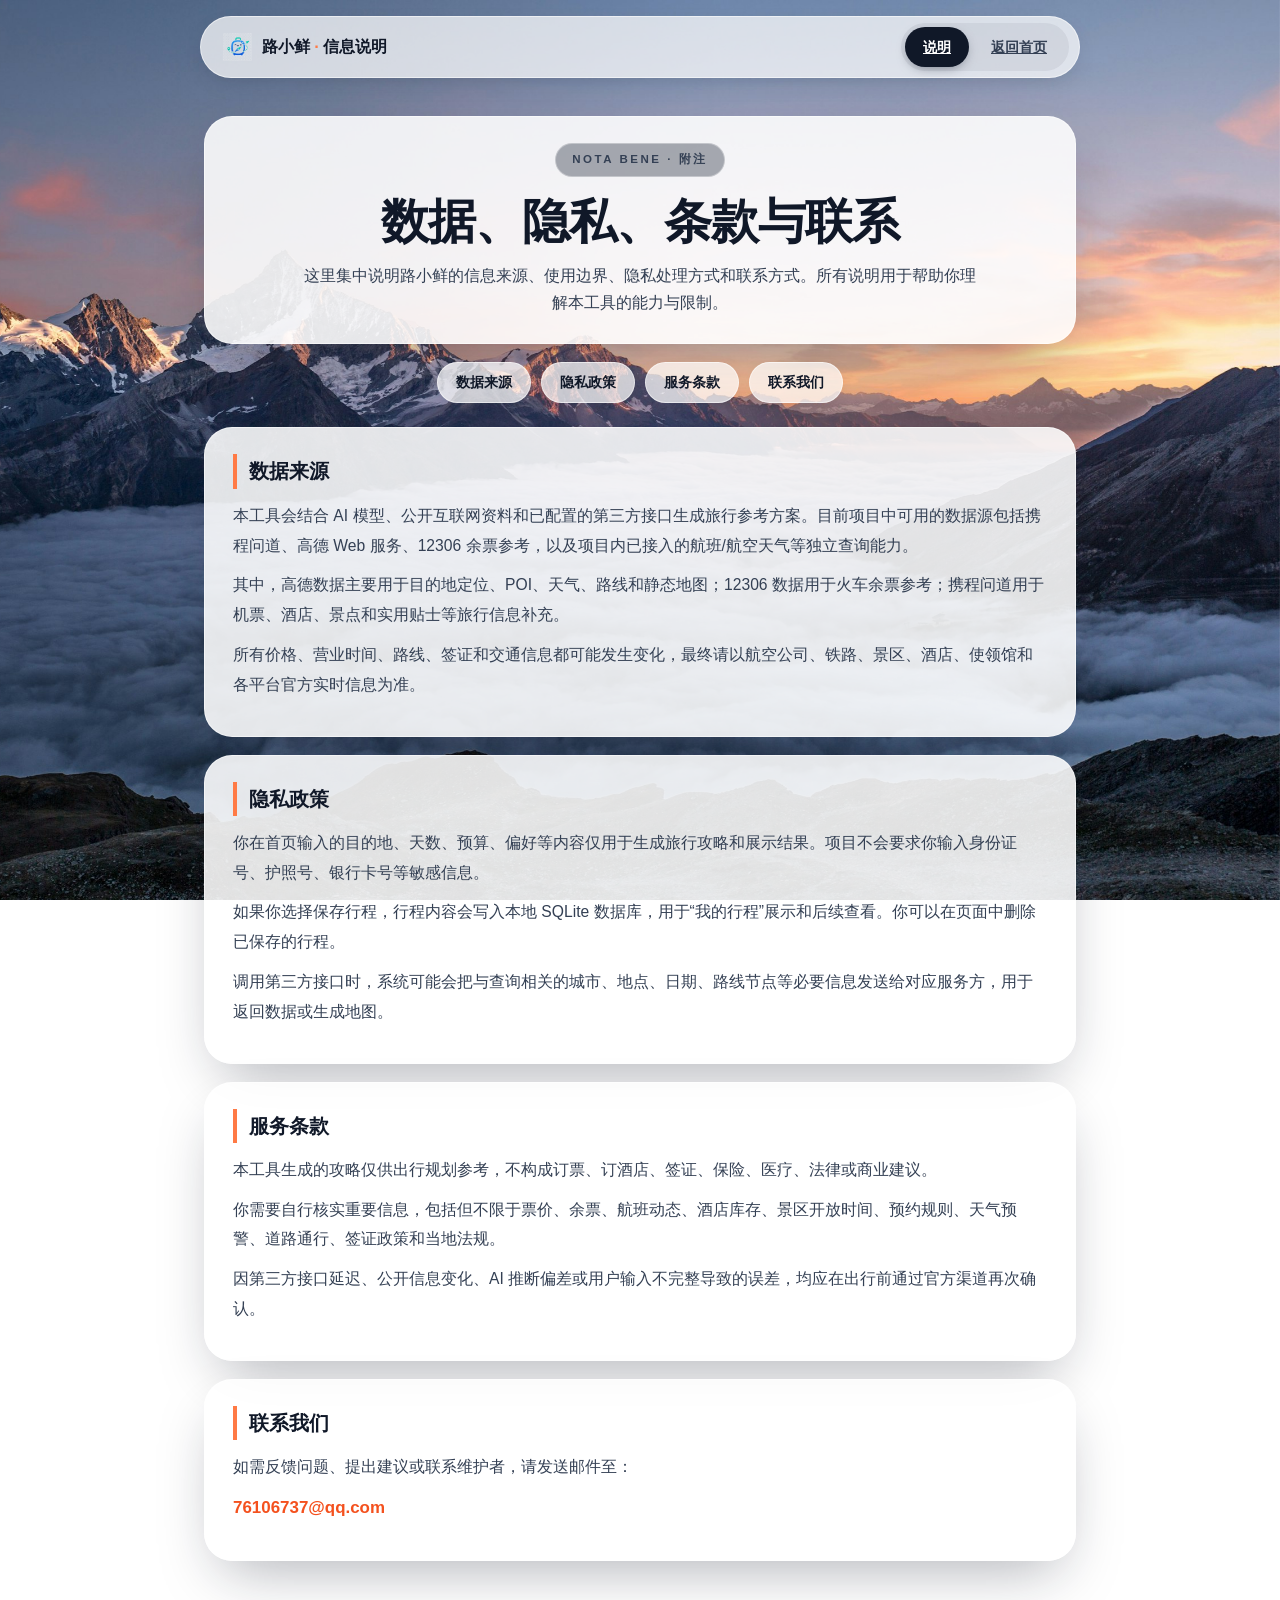
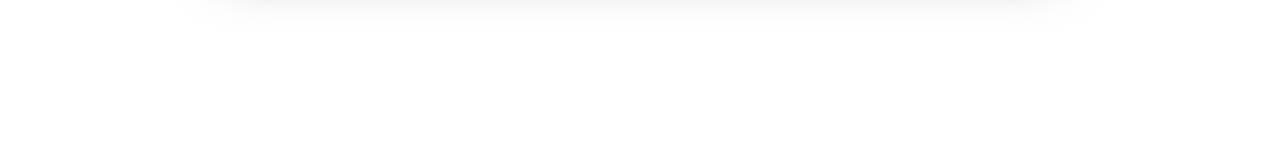
==== static/info.html @ b3d20ee9 "Integrate travel data sources and refresh UI" ====
<!DOCTYPE html>
<html lang="zh">
<head>
<meta charset="UTF-8">
<meta name="viewport" content="width=device-width, initial-scale=1.0">
<title>路小鲜 · 信息说明</title>
<link rel="stylesheet" href="/static/style.css">
</head>
<body class="info-page">

<div class="bg-scene" aria-hidden="true"></div>

<header class="app-header">
  <div class="header-inner">
    <a class="logo-area logo-link" href="/" aria-label="返回首页">
      <img class="logo-icon" src="/static/logo-nav.png" alt="路小鲜">
      <span class="app-title">路小鲜<span class="title-dot">·</span>信息说明</span>
    </a>
    <nav class="header-nav">
      <a class="nav-tab active" href="/info#data-source">说明</a>
      <a class="nav-tab" href="/">返回首页</a>
    </nav>
  </div>
</header>

<main class="main-content info-main">
  <section class="info-hero panel">
    <p class="eyebrow">NOTA BENE · 附注</p>
    <h1>数据、隐私、条款与联系</h1>
    <p>这里集中说明路小鲜的信息来源、使用边界、隐私处理方式和联系方式。所有说明用于帮助你理解本工具的能力与限制。</p>
  </section>

  <nav class="info-anchor-nav" aria-label="页面目录">
    <a href="/info#data-source">数据来源</a>
    <a href="/info#privacy">隐私政策</a>
    <a href="/info#terms">服务条款</a>
    <a href="/info#contact">联系我们</a>
  </nav>

  <section class="info-section panel" id="data-source">
    <h2>数据来源</h2>
    <p>本工具会结合 AI 模型、公开互联网资料和已配置的第三方接口生成旅行参考方案。目前项目中可用的数据源包括携程问道、高德 Web 服务、12306 余票参考，以及项目内已接入的航班/航空天气等独立查询能力。</p>
    <p>其中，高德数据主要用于目的地定位、POI、天气、路线和静态地图；12306 数据用于火车余票参考；携程问道用于机票、酒店、景点和实用贴士等旅行信息补充。</p>
    <p>所有价格、营业时间、路线、签证和交通信息都可能发生变化，最终请以航空公司、铁路、景区、酒店、使领馆和各平台官方实时信息为准。</p>
  </section>

  <section class="info-section panel" id="privacy">
    <h2>隐私政策</h2>
    <p>你在首页输入的目的地、天数、预算、偏好等内容仅用于生成旅行攻略和展示结果。项目不会要求你输入身份证号、护照号、银行卡号等敏感信息。</p>
    <p>如果你选择保存行程，行程内容会写入本地 SQLite 数据库，用于“我的行程”展示和后续查看。你可以在页面中删除已保存的行程。</p>
    <p>调用第三方接口时，系统可能会把与查询相关的城市、地点、日期、路线节点等必要信息发送给对应服务方，用于返回数据或生成地图。</p>
  </section>

  <section class="info-section panel" id="terms">
    <h2>服务条款</h2>
    <p>本工具生成的攻略仅供出行规划参考，不构成订票、订酒店、签证、保险、医疗、法律或商业建议。</p>
    <p>你需要自行核实重要信息，包括但不限于票价、余票、航班动态、酒店库存、景区开放时间、预约规则、天气预警、道路通行、签证政策和当地法规。</p>
    <p>因第三方接口延迟、公开信息变化、AI 推断偏差或用户输入不完整导致的误差，均应在出行前通过官方渠道再次确认。</p>
  </section>

  <section class="info-section panel" id="contact">
    <h2>联系我们</h2>
    <p>如需反馈问题、提出建议或联系维护者，请发送邮件至：</p>
    <p><a class="contact-email" href="mailto:76106737@qq.com">76106737@qq.com</a></p>
  </section>
</main>

<footer class="app-footer">
  <div class="footer-bottom">
    <div class="footer-brand">
      <span class="footer-mark">路</span>
      <span>© 2026 路小鲜 · LUXIAN TRAVEL ADVISORY</span>
    </div>
    <nav class="footer-links" aria-label="页脚链接">
      <a href="/info#data-source">数据来源</a>
      <a href="/info#privacy">隐私政策</a>
      <a href="/info#terms">服务条款</a>
      <a href="/info#contact">联系我们</a>
    </nav>
  </div>
</footer>

</body>
</html>
---- static/style.css ----
/* ============================================================
   AI 旅行攻略生成器 · 视觉重设计
   风格参考 markopolo.ai:大字号标题 / 药丸按钮 / 圆角卡片 / 悬浮导航
   叠加全屏风景摄影背景 + 玻璃拟态面板
   ============================================================ */

:root {
  --ink: #101828;
  --ink-2: #344054;
  --ink-3: #667085;
  --accent: #ff7a45;          /* 日出橙,呼应背景 */
  --accent-deep: #f4511e;
  --glass: rgba(255, 255, 255, 0.72);
  --glass-strong: rgba(255, 255, 255, 0.88);
  --glass-border: rgba(255, 255, 255, 0.55);
  --shadow-lg: 0 24px 60px -18px rgba(16, 24, 40, 0.35);
  --shadow-sm: 0 8px 24px -10px rgba(16, 24, 40, 0.25);
  --radius-xl: 28px;
  --radius-lg: 20px;
  --radius-pill: 999px;
}

* { margin: 0; padding: 0; box-sizing: border-box; }

html, body { height: 100%; }

body {
  position: relative;
  font-family: -apple-system, BlinkMacSystemFont, 'PingFang SC', 'Microsoft YaHei', sans-serif;
  color: var(--ink);
  line-height: 1.7;
  min-height: 100vh;
  display: flex;
  flex-direction: column;
  -webkit-font-smoothing: antialiased;
}

/* ---------- 背景:全屏风景原图 ---------- */
.bg-scene {
  position: fixed;
  inset: 0;
  z-index: -2;
  background: url('/static/bg.jpg') center 38% / cover no-repeat fixed;
}

/* ---------- 悬浮药丸导航 ---------- */
.app-header {
  position: sticky;
  top: 16px;
  z-index: 100;
  padding: 0 20px;
}
.header-inner {
  max-width: 880px;
  margin: 0 auto;
  height: 62px;
  padding: 0 10px 0 22px;
  display: flex;
  align-items: center;
  justify-content: space-between;
  gap: 16px;
  background: var(--glass);
  border: 1px solid var(--glass-border);
  border-radius: var(--radius-pill);
  box-shadow: var(--shadow-sm);
}
.logo-area {
  display: flex;
  align-items: center;
  gap: 10px;
  white-space: nowrap;
}
.logo-icon {
  width: auto;
  height: 1.8em;
  object-fit: contain;
  display: block;
}
.app-title {
  font-size: 1.02em;
  font-weight: 800;
  letter-spacing: 0.01em;
  color: var(--ink);
}
.title-dot { margin: 0 4px; color: var(--accent); }

.header-nav {
  display: flex;
  gap: 4px;
  background: rgba(16, 24, 40, 0.06);
  border-radius: var(--radius-pill);
  padding: 4px;
}
.nav-tab {
  border: none;
  background: transparent;
  color: var(--ink-2);
  font-size: 0.9em;
  font-weight: 600;
  padding: 8px 18px;
  border-radius: var(--radius-pill);
  cursor: pointer;
  transition: all 0.18s ease;
  font-family: inherit;
  white-space: nowrap;
}
.nav-tab:hover { color: var(--ink); }
.nav-tab.active {
  background: var(--ink);
  color: #fff;
  box-shadow: 0 4px 12px -4px rgba(16, 24, 40, 0.5);
}

/* ---------- 主内容 ---------- */
.main-content {
  flex: 1;
  width: 100%;
  max-width: 1060px;
  margin: 0 auto;
  padding: 40px 24px 72px;
}

/* ---------- Hero / 输入区 ---------- */
.input-section {
  display: flex;
  justify-content: center;
  padding-top: 7vh;
}
.input-container {
  width: 100%;
  max-width: 760px;
  text-align: center;
}
.eyebrow {
  display: inline-block;
  font-size: 0.72em;
  font-weight: 700;
  letter-spacing: 0.22em;
  color: #fff;
  background: rgba(16, 24, 40, 0.35);
  border: 1px solid rgba(255, 255, 255, 0.35);
  border-radius: var(--radius-pill);
  padding: 6px 16px;
  margin-bottom: 20px;
}
.input-header h2 {
  font-size: clamp(2.2rem, 5.4vw, 3.4rem);
  font-weight: 900;
  letter-spacing: -0.02em;
  line-height: 1.2;
  color: #fff;
  text-shadow: 0 4px 28px rgba(16, 24, 40, 0.45);
  margin-bottom: 14px;
}
.input-desc {
  color: rgba(255, 255, 255, 0.92);
  text-shadow: 0 2px 14px rgba(16, 24, 40, 0.5);
  font-size: 1.02em;
  max-width: 560px;
  margin: 0 auto 30px;
}

/* 输入卡片 */
.input-box {
  background: var(--glass-strong);
  border: 1px solid var(--glass-border);
  border-radius: var(--radius-xl);
  box-shadow: var(--shadow-lg);
  padding: 20px 20px 14px;
  text-align: left;
  transition: box-shadow 0.25s ease, transform 0.25s ease;
}
.input-box:focus-within {
  box-shadow: 0 28px 70px -16px rgba(16, 24, 40, 0.45);
  transform: translateY(-2px);
}
.input-box textarea {
  width: 100%;
  border: none;
  outline: none;
  background: transparent;
  resize: vertical;
  min-height: 84px;
  font-size: 1.02em;
  font-family: inherit;
  color: var(--ink);
  line-height: 1.7;
}
.input-box textarea::placeholder { color: var(--ink-3); }
.input-footer {
  display: flex;
  align-items: center;
  justify-content: space-between;
  padding-top: 10px;
  border-top: 1px solid rgba(16, 24, 40, 0.07);
}
.char-count { font-size: 0.8em; color: var(--ink-3); }

/* ---------- 按钮体系:药丸 ---------- */
.btn {
  display: inline-flex;
  align-items: center;
  gap: 7px;
  border: none;
  border-radius: var(--radius-pill);
  font-family: inherit;
  font-weight: 700;
  cursor: pointer;
  transition: all 0.18s ease;
  font-size: 0.95em;
  padding: 12px 26px;
}
.btn-primary {
  background: var(--ink);
  color: #fff;
  box-shadow: 0 10px 24px -8px rgba(16, 24, 40, 0.55);
}
.btn-primary:hover {
  transform: translateY(-1px);
  background: #1d2939;
  box-shadow: 0 14px 30px -8px rgba(16, 24, 40, 0.6);
}
.btn-primary:active { transform: translateY(0); }
.btn-ghost {
  background: rgba(255, 255, 255, 0.75);
  color: var(--ink-2);
  border: 1px solid rgba(16, 24, 40, 0.12);
}
.btn-ghost:hover {
  background: #fff;
  color: var(--ink);
  transform: translateY(-1px);
}
.btn-sm { padding: 8px 16px; font-size: 0.84em; }
.btn[disabled] {
  opacity: 0.45;
  cursor: not-allowed;
  transform: none !important;
}

/* ---------- 快速标签 ---------- */
.quick-tags {
  display: flex;
  align-items: center;
  justify-content: center;
  flex-wrap: wrap;
  gap: 10px;
  margin-top: 26px;
}
.tag-label {
  font-size: 0.8em;
  font-weight: 700;
  letter-spacing: 0.12em;
  color: rgba(255, 255, 255, 0.85);
  text-shadow: 0 1px 8px rgba(16, 24, 40, 0.5);
}
.tag {
  background: rgba(255, 255, 255, 0.62);
  border: 1px solid var(--glass-border);
  border-radius: var(--radius-pill);
  padding: 9px 18px;
  font-size: 0.88em;
  font-weight: 600;
  color: var(--ink);
  cursor: pointer;
  transition: all 0.18s ease;
  font-family: inherit;
  box-shadow: var(--shadow-sm);
}
.tag:hover {
  background: #fff;
  transform: translateY(-2px);
  box-shadow: 0 12px 28px -10px rgba(16, 24, 40, 0.35);
}

/* ---------- 状态条 ---------- */
.status-bar {
  display: inline-flex;
  align-items: center;
  gap: 8px;
  margin-top: 30px;
  padding: 7px 16px;
  background: rgba(16, 24, 40, 0.35);
  border: 1px solid rgba(255, 255, 255, 0.28);
  border-radius: var(--radius-pill);
  font-size: 0.8em;
  color: rgba(255, 255, 255, 0.92);
}
.status-dot {
  width: 8px;
  height: 8px;
  border-radius: 50%;
  background: #98a2b3;
  flex-shrink: 0;
}
.status-dot.connected { background: #32d583; box-shadow: 0 0 10px rgba(50, 213, 131, 0.8); }
.status-dot.disconnected { background: var(--accent); box-shadow: 0 0 10px rgba(255, 122, 69, 0.8); }
.status-dot.error { background: #f97066; box-shadow: 0 0 10px rgba(249, 112, 102, 0.8); }

/* ---------- 通用玻璃面板 ---------- */
.panel {
  background: var(--glass-strong);
  border: 1px solid var(--glass-border);
  border-radius: var(--radius-xl);
  box-shadow: var(--shadow-lg);
  padding: 26px 28px;
}

/* ---------- 生成中 ---------- */
.generating-section { padding-top: 3vh; }
.generating-header {
  display: flex;
  align-items: center;
  gap: 12px;
  margin-bottom: 18px;
}
.generating-header h3 {
  flex: 1;
  font-size: 1.1em;
  font-weight: 800;
  color: var(--ink);
}
.pulse-dot {
  width: 12px;
  height: 12px;
  border-radius: 50%;
  background: var(--accent);
  animation: pulse 1.4s ease-in-out infinite;
}
@keyframes pulse {
  0%, 100% { box-shadow: 0 0 0 0 rgba(255, 122, 69, 0.55); }
  50% { box-shadow: 0 0 0 12px rgba(255, 122, 69, 0); }
}
.stream-output {
  background: rgba(16, 24, 40, 0.92);
  color: #d7e3f4;
  border-radius: var(--radius-lg);
  padding: 20px 22px;
  min-height: 300px;
  max-height: 56vh;
  overflow-y: auto;
  font-family: 'SF Mono', 'Fira Code', Consolas, monospace;
  font-size: 0.82em;
  line-height: 1.75;
  white-space: pre-wrap;
  word-break: break-word;
}

/* ---------- 结果页 ---------- */
.result-section { padding-top: 1vh; }
.result-toolbar {
  display: flex;
  align-items: center;
  justify-content: space-between;
  flex-wrap: wrap;
  gap: 12px;
  background: var(--glass);
  border: 1px solid var(--glass-border);
  border-radius: var(--radius-pill);
  box-shadow: var(--shadow-sm);
  padding: 10px 12px 10px 20px;
  margin-bottom: 18px;
  position: sticky;
  top: 88px;
  z-index: 50;
}
.toolbar-left {
  display: flex;
  align-items: center;
  gap: 12px;
}
.result-badge {
  font-size: 0.88em;
  font-weight: 700;
  color: var(--ink);
}
.guide-id { font-size: 0.76em; color: var(--ink-3); }
.toolbar-right {
  display: flex;
  gap: 8px;
  flex-wrap: wrap;
}
.guide-preview {
  background: #fff;
  border: 1px solid var(--glass-border);
  border-radius: var(--radius-xl);
  box-shadow: var(--shadow-lg);
  overflow: hidden;
}
.guide-preview iframe { display: block; }

/* ---------- 我的行程 ---------- */
.trips-section { padding-top: 3vh; }
.trips-header {
  display: flex;
  align-items: center;
  justify-content: space-between;
  margin-bottom: 18px;
}
.trips-header h2 {
  font-size: 1.3em;
  font-weight: 900;
  letter-spacing: -0.01em;
  color: var(--ink);
}
.trips-list {
  display: grid;
  grid-template-columns: repeat(auto-fill, minmax(280px, 1fr));
  gap: 14px;
}
.trip-card {
  background: #fff;
  border: 1px solid rgba(16, 24, 40, 0.08);
  border-radius: var(--radius-lg);
  padding: 18px 20px;
  box-shadow: var(--shadow-sm);
  transition: all 0.18s ease;
}
.trip-card:hover {
  transform: translateY(-2px);
  box-shadow: 0 16px 36px -12px rgba(16, 24, 40, 0.3);
}
.trip-card-header {
  display: flex;
  align-items: baseline;
  justify-content: space-between;
  gap: 10px;
  margin-bottom: 8px;
}
.trip-card-header strong {
  font-size: 0.98em;
  color: var(--ink);
  overflow: hidden;
  text-overflow: ellipsis;
  white-space: nowrap;
}
.trip-date { font-size: 0.74em; color: var(--ink-3); white-space: nowrap; }
.trip-card-meta {
  display: flex;
  gap: 8px;
  flex-wrap: wrap;
  margin-bottom: 14px;
}
.trip-card-meta span {
  font-size: 0.76em;
  font-weight: 600;
  color: var(--accent-deep);
  background: rgba(255, 122, 69, 0.1);
  border: 1px solid rgba(255, 122, 69, 0.22);
  border-radius: var(--radius-pill);
  padding: 2px 10px;
}
.trip-card-actions {
  display: flex;
  gap: 8px;
}
.empty-hint {
  grid-column: 1 / -1;
  text-align: center;
  color: var(--ink-3);
  font-size: 0.9em;
  padding: 36px 0;
}

/* ---------- 信息说明页 ---------- */
.info-page {
  min-height: 100vh;
}
.logo-link {
  color: inherit;
  text-decoration: none;
}
.info-main {
  max-width: 920px;
  padding-top: 54px;
}
.info-hero {
  color: var(--ink);
  text-align: center;
  margin-bottom: 18px;
}
.info-hero .eyebrow {
  margin-bottom: 16px;
}
.info-hero h1 {
  color: var(--ink);
  font-size: clamp(2rem, 4.6vw, 3rem);
  font-weight: 900;
  letter-spacing: -0.02em;
  line-height: 1.2;
  margin-bottom: 12px;
}
.info-hero p {
  max-width: 680px;
  margin: 0 auto;
  color: var(--ink-2);
}
.info-anchor-nav {
  display: flex;
  justify-content: center;
  flex-wrap: wrap;
  gap: 10px;
  margin: 18px 0 24px;
}
.info-anchor-nav a {
  color: var(--ink);
  background: rgba(255, 255, 255, 0.72);
  border: 1px solid var(--glass-border);
  border-radius: var(--radius-pill);
  padding: 8px 18px;
  text-decoration: none;
  font-size: 0.88em;
  font-weight: 800;
  box-shadow: var(--shadow-sm);
}
.info-anchor-nav a:hover {
  background: #fff;
  transform: translateY(-1px);
}
.info-section {
  scroll-margin-top: 96px;
  margin-bottom: 18px;
}
.info-section h2 {
  color: var(--ink);
  font-size: 1.26em;
  font-weight: 900;
  margin-bottom: 12px;
  padding-left: 12px;
  border-left: 4px solid var(--accent);
}
.info-section p {
  color: var(--ink-2);
  font-size: 0.98em;
  line-height: 1.9;
  margin: 10px 0;
}
.contact-email {
  color: var(--accent-deep);
  font-size: 1.08em;
  font-weight: 900;
  text-decoration: none;
}
.contact-email:hover {
  text-decoration: underline;
}

/* ---------- Toast ---------- */
.toast-container {
  position: fixed;
  top: 88px;
  right: 24px;
  z-index: 999;
  display: flex;
  flex-direction: column;
  gap: 10px;
}
.toast {
  background: rgba(16, 24, 40, 0.92);
  color: #fff;
  padding: 12px 20px;
  border-radius: 14px;
  font-size: 0.88em;
  font-weight: 600;
  box-shadow: var(--shadow-lg);
  border-left: 3px solid #98a2b3;
  max-width: 340px;
}
.toast.success { border-left-color: #32d583; }
.toast.error { border-left-color: #f97066; }
.toast.info { border-left-color: #7cd4fd; }

/* ---------- Footer ---------- */
.app-footer {
  width: 100%;
  margin-top: auto;
  color: rgba(255, 255, 255, 0.82);
  background: transparent;
  box-shadow: inset 0 1px 0 rgba(255, 255, 255, 0.18);
}
.footer-note {
  max-width: 920px;
  margin: 0 auto;
  padding: 42px 24px 58px;
  text-align: center;
}
.footer-kicker {
  font-family: Georgia, 'Times New Roman', serif;
  font-size: 0.86em;
  font-weight: 700;
  letter-spacing: 0.22em;
  color: rgba(255, 255, 255, 0.92);
  margin-bottom: 18px;
}
.footer-copy {
  max-width: 760px;
  margin: 0 auto;
  font-size: 0.92em;
  line-height: 1.9;
  color: rgba(255, 255, 255, 0.64);
}
.footer-bottom {
  border-top: 1px solid rgba(255, 255, 255, 0.32);
  max-width: 1120px;
  min-height: 92px;
  margin: 0 auto;
  padding: 0 28px;
  display: flex;
  align-items: center;
  justify-content: space-between;
  gap: 24px;
}
.footer-brand,
.footer-links {
  display: flex;
  align-items: center;
  gap: 18px;
}
.footer-brand {
  font-family: Georgia, 'Times New Roman', serif;
  font-size: 0.86em;
  font-weight: 700;
  letter-spacing: 0.12em;
  white-space: nowrap;
}
.footer-mark {
  width: 34px;
  height: 34px;
  display: inline-flex;
  align-items: center;
  justify-content: center;
  border: 1px solid rgba(255, 255, 255, 0.65);
  border-radius: 50%;
  font-family: -apple-system, BlinkMacSystemFont, 'PingFang SC', 'Microsoft YaHei', sans-serif;
  font-size: 0.8em;
  letter-spacing: 0;
}
.footer-links {
  flex-wrap: wrap;
  justify-content: flex-end;
}
.footer-links a {
  color: rgba(255, 255, 255, 0.78);
  text-decoration: none;
  font-size: 0.88em;
  font-weight: 700;
  white-space: nowrap;
}
.footer-links a:hover {
  color: #fff;
}

/* ---------- 响应式 ---------- */
@media (max-width: 640px) {
  .app-header { padding: 0 12px; top: 10px; }
  .header-inner { height: 56px; padding: 0 6px 0 14px; gap: 8px; }
  .app-title { font-size: 0.84em; }
  .logo-icon { width: auto; height: 1.42em; }
  .nav-tab { padding: 7px 11px; font-size: 0.78em; }
  .main-content { padding: 28px 14px 56px; }
  .input-section { padding-top: 3vh; }
  .input-header h2 { font-size: 2rem; }
  .panel { padding: 20px 16px; }
  .info-main { padding-top: 32px; }
  .info-anchor-nav { justify-content: flex-start; }
  .result-toolbar { border-radius: var(--radius-lg); position: static; }
  .toast-container { right: 12px; left: 12px; }
  .toast { max-width: none; }
  .footer-note { padding: 34px 18px 42px; }
  .footer-bottom {
    min-height: 124px;
    padding: 22px 18px;
    align-items: flex-start;
    flex-direction: column;
  }
  .footer-brand {
    font-size: 0.72em;
    white-space: normal;
  }
  .footer-links {
    justify-content: flex-start;
    gap: 12px 16px;
  }
}
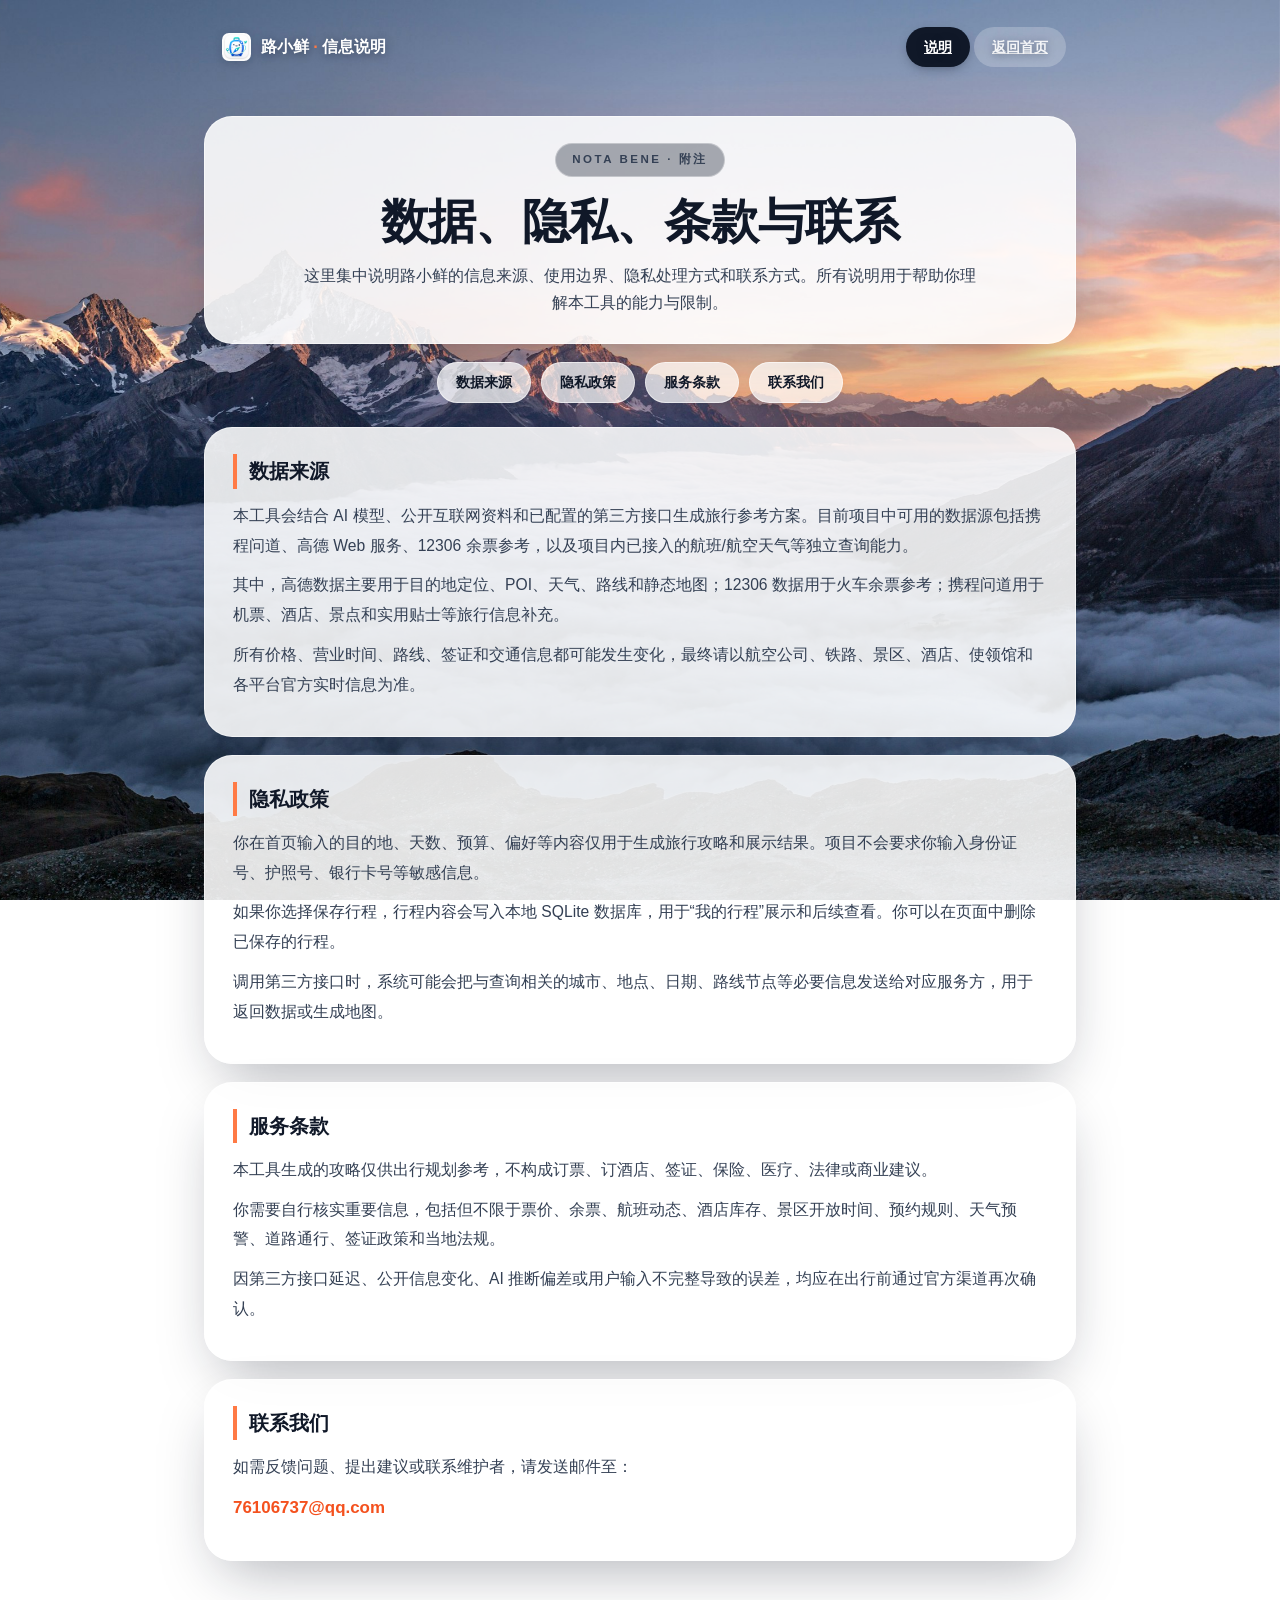
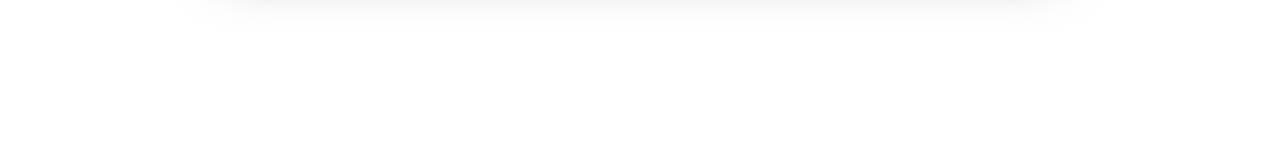
==== commit 5d666747: "调整首页导航与输入框样式" ====
--- a/static/info.html
+++ b/static/info.html
@@ -13,7 +13,7 @@
 <header class="app-header">
   <div class="header-inner">
     <a class="logo-area logo-link" href="/" aria-label="返回首页">
-      <img class="logo-icon" src="/static/logo-nav.png" alt="路小鲜">
+      <img class="logo-icon" src="/static/logo_good.png" alt="路小鲜">
       <span class="app-title">路小鲜<span class="title-dot">·</span>信息说明</span>
     </a>
     <nav class="header-nav">
--- a/static/style.css
+++ b/static/style.css
@@ -59,10 +59,10 @@
   align-items: center;
   justify-content: space-between;
   gap: 16px;
-  background: var(--glass);
-  border: 1px solid var(--glass-border);
-  border-radius: var(--radius-pill);
-  box-shadow: var(--shadow-sm);
+  background: transparent;
+  border: none;
+  border-radius: var(--radius-pill);
+  box-shadow: none;
 }
 .logo-area {
   display: flex;
@@ -75,26 +75,30 @@
   height: 1.8em;
   object-fit: contain;
   display: block;
+  border-radius: 24%;
+  overflow: hidden;
+  box-shadow: 0 2px 10px rgba(16, 24, 40, 0.18);
 }
 .app-title {
   font-size: 1.02em;
   font-weight: 800;
   letter-spacing: 0.01em;
-  color: var(--ink);
+  color: #fff;
+  text-shadow: 0 2px 10px rgba(16, 24, 40, 0.45);
 }
 .title-dot { margin: 0 4px; color: var(--accent); }
 
 .header-nav {
   display: flex;
   gap: 4px;
-  background: rgba(16, 24, 40, 0.06);
+  background: transparent;
   border-radius: var(--radius-pill);
   padding: 4px;
 }
 .nav-tab {
   border: none;
-  background: transparent;
-  color: var(--ink-2);
+  background: rgba(255, 255, 255, 0.22);
+  color: rgba(255, 255, 255, 0.9);
   font-size: 0.9em;
   font-weight: 600;
   padding: 8px 18px;
@@ -103,8 +107,12 @@
   transition: all 0.18s ease;
   font-family: inherit;
   white-space: nowrap;
-}
-.nav-tab:hover { color: var(--ink); }
+  text-shadow: 0 1px 8px rgba(16, 24, 40, 0.35);
+}
+.nav-tab:hover {
+  background: rgba(255, 255, 255, 0.32);
+  color: #fff;
+}
 .nav-tab.active {
   background: var(--ink);
   color: #fff;
@@ -162,8 +170,8 @@
 
 /* 输入卡片 */
 .input-box {
-  background: var(--glass-strong);
-  border: 1px solid var(--glass-border);
+  background: rgba(214, 221, 232, 0.84);
+  border: 1px solid rgba(238, 242, 247, 0.5);
   border-radius: var(--radius-xl);
   box-shadow: var(--shadow-lg);
   padding: 20px 20px 14px;
@@ -650,35 +658,160 @@
   color: #fff;
 }
 
-/* ---------- 响应式 ---------- */
+/* ============================================================
+   响应式 · 手机端重设计（≤640px）
+   目标：统一按钮宽度、放大点按热区、结构更清晰，桌面端不受影响
+   ============================================================ */
 @media (max-width: 640px) {
-  .app-header { padding: 0 12px; top: 10px; }
-  .header-inner { height: 56px; padding: 0 6px 0 14px; gap: 8px; }
-  .app-title { font-size: 0.84em; }
-  .logo-icon { width: auto; height: 1.42em; }
-  .nav-tab { padding: 7px 11px; font-size: 0.78em; }
-  .main-content { padding: 28px 14px 56px; }
-  .input-section { padding-top: 3vh; }
+  /* ---- 悬浮导航：贴合刘海屏，品牌与页签各自呼吸 ---- */
+  .app-header {
+    padding: 0 12px;
+    top: calc(env(safe-area-inset-top, 0px) + 8px);
+  }
+  .header-inner { height: 54px; padding: 0 6px 0 14px; gap: 8px; }
+  .app-title { font-size: 0.82em; }
+  .logo-icon { width: auto; height: 1.4em; }
+  .header-nav { padding: 3px; gap: 2px; }
+  .nav-tab { padding: 8px 13px; font-size: 0.8em; min-height: 38px; }
+
+  .main-content {
+    padding: 26px 16px calc(48px + env(safe-area-inset-bottom, 0px));
+  }
+
+  /* ---- Hero / 输入区 ---- */
+  .input-section { padding-top: 2vh; }
   .input-header h2 { font-size: 2rem; }
+  .input-desc { font-size: 0.96em; margin-bottom: 24px; }
+  .input-box { padding: 18px 16px 16px; }
+  .input-box textarea { min-height: 96px; font-size: 1.05em; }
+
+  /* 生成按钮改为整行大按钮，字数统计移到上方，单手更好点 */
+  .input-footer {
+    flex-direction: column;
+    align-items: stretch;
+    gap: 12px;
+  }
+  .char-count { align-self: flex-start; }
+  .input-box .btn-primary {
+    width: 100%;
+    justify-content: center;
+    padding: 15px 24px;
+    font-size: 1.02em;
+  }
+
+  /* ---- 快速体验：两列等宽卡片 ---- */
+  .quick-tags {
+    display: grid;
+    grid-template-columns: 1fr 1fr;
+    gap: 10px;
+    margin-top: 22px;
+  }
+  .tag-label {
+    grid-column: 1 / -1;
+    text-align: center;
+    margin-bottom: 2px;
+  }
+  .tag {
+    display: flex;
+    align-items: center;
+    justify-content: center;
+    gap: 6px;
+    width: 100%;
+    min-height: 50px;
+    padding: 10px 12px;
+    font-size: 0.9em;
+  }
+
   .panel { padding: 20px 16px; }
-  .info-main { padding-top: 32px; }
+
+  /* ---- 生成中 ---- */
+  .generating-header h3 { font-size: 1.02em; }
+  .stream-output { padding: 16px 16px; max-height: 60vh; }
+
+  /* ---- 结果页工具栏：徽章一行 + 按钮网格，宽度统一好点按 ---- */
+  .result-section { padding-top: 0; }
+  .result-toolbar {
+    position: static;
+    flex-direction: column;
+    align-items: stretch;
+    gap: 12px;
+    border-radius: var(--radius-lg);
+    padding: 14px;
+  }
+  .toolbar-left { width: 100%; justify-content: space-between; }
+  .toolbar-right {
+    display: grid;
+    grid-template-columns: repeat(6, 1fr);
+    gap: 8px;
+    width: 100%;
+  }
+  /* HTML / PDF / DOCX 三个下载键各占 1/3 */
+  .toolbar-right .btn:nth-child(1),
+  .toolbar-right .btn:nth-child(2),
+  .toolbar-right .btn:nth-child(3) { grid-column: span 2; }
+  /* 保存行程 / 重新生成 各占 1/2 */
+  .toolbar-right .btn:nth-child(4),
+  .toolbar-right .btn:nth-child(5) { grid-column: span 3; }
+  .toolbar-right .btn {
+    width: 100%;
+    justify-content: center;
+    min-height: 46px;
+    padding: 10px 8px;
+  }
+  .guide-preview { border-radius: var(--radius-lg); }
+
+  /* ---- 我的行程：标题整行显示，操作键等宽 ---- */
+  .trips-header h2 { font-size: 1.2em; }
+  .trip-card { padding: 16px 16px; }
+  .trip-card-header {
+    flex-direction: column;
+    align-items: flex-start;
+    gap: 3px;
+  }
+  .trip-card-header strong { white-space: normal; }
+  .trip-card-actions {
+    display: grid;
+    grid-template-columns: 1fr 1fr;
+    gap: 8px;
+  }
+  .trip-card-actions .btn {
+    width: 100%;
+    justify-content: center;
+    min-height: 44px;
+  }
+
+  /* ---- 通用：手机端按钮统一最小热区 ---- */
+  .btn-sm { min-height: 44px; }
+
+  /* ---- 信息说明页 ---- */
+  .info-main { padding-top: 28px; }
   .info-anchor-nav { justify-content: flex-start; }
-  .result-toolbar { border-radius: var(--radius-lg); position: static; }
-  .toast-container { right: 12px; left: 12px; }
+  .info-section h2 { font-size: 1.16em; }
+
+  /* ---- Toast：贴两边，整行更醒目 ---- */
+  .toast-container {
+    right: 12px;
+    left: 12px;
+    top: calc(env(safe-area-inset-top, 0px) + 74px);
+  }
   .toast { max-width: none; }
+
+  /* ---- Footer：手机端整体居中 ---- */
   .footer-note { padding: 34px 18px 42px; }
   .footer-bottom {
     min-height: 124px;
     padding: 22px 18px;
-    align-items: flex-start;
+    align-items: center;
     flex-direction: column;
+    text-align: center;
   }
   .footer-brand {
     font-size: 0.72em;
     white-space: normal;
+    justify-content: center;
   }
   .footer-links {
-    justify-content: flex-start;
+    justify-content: center;
     gap: 12px 16px;
   }
 }
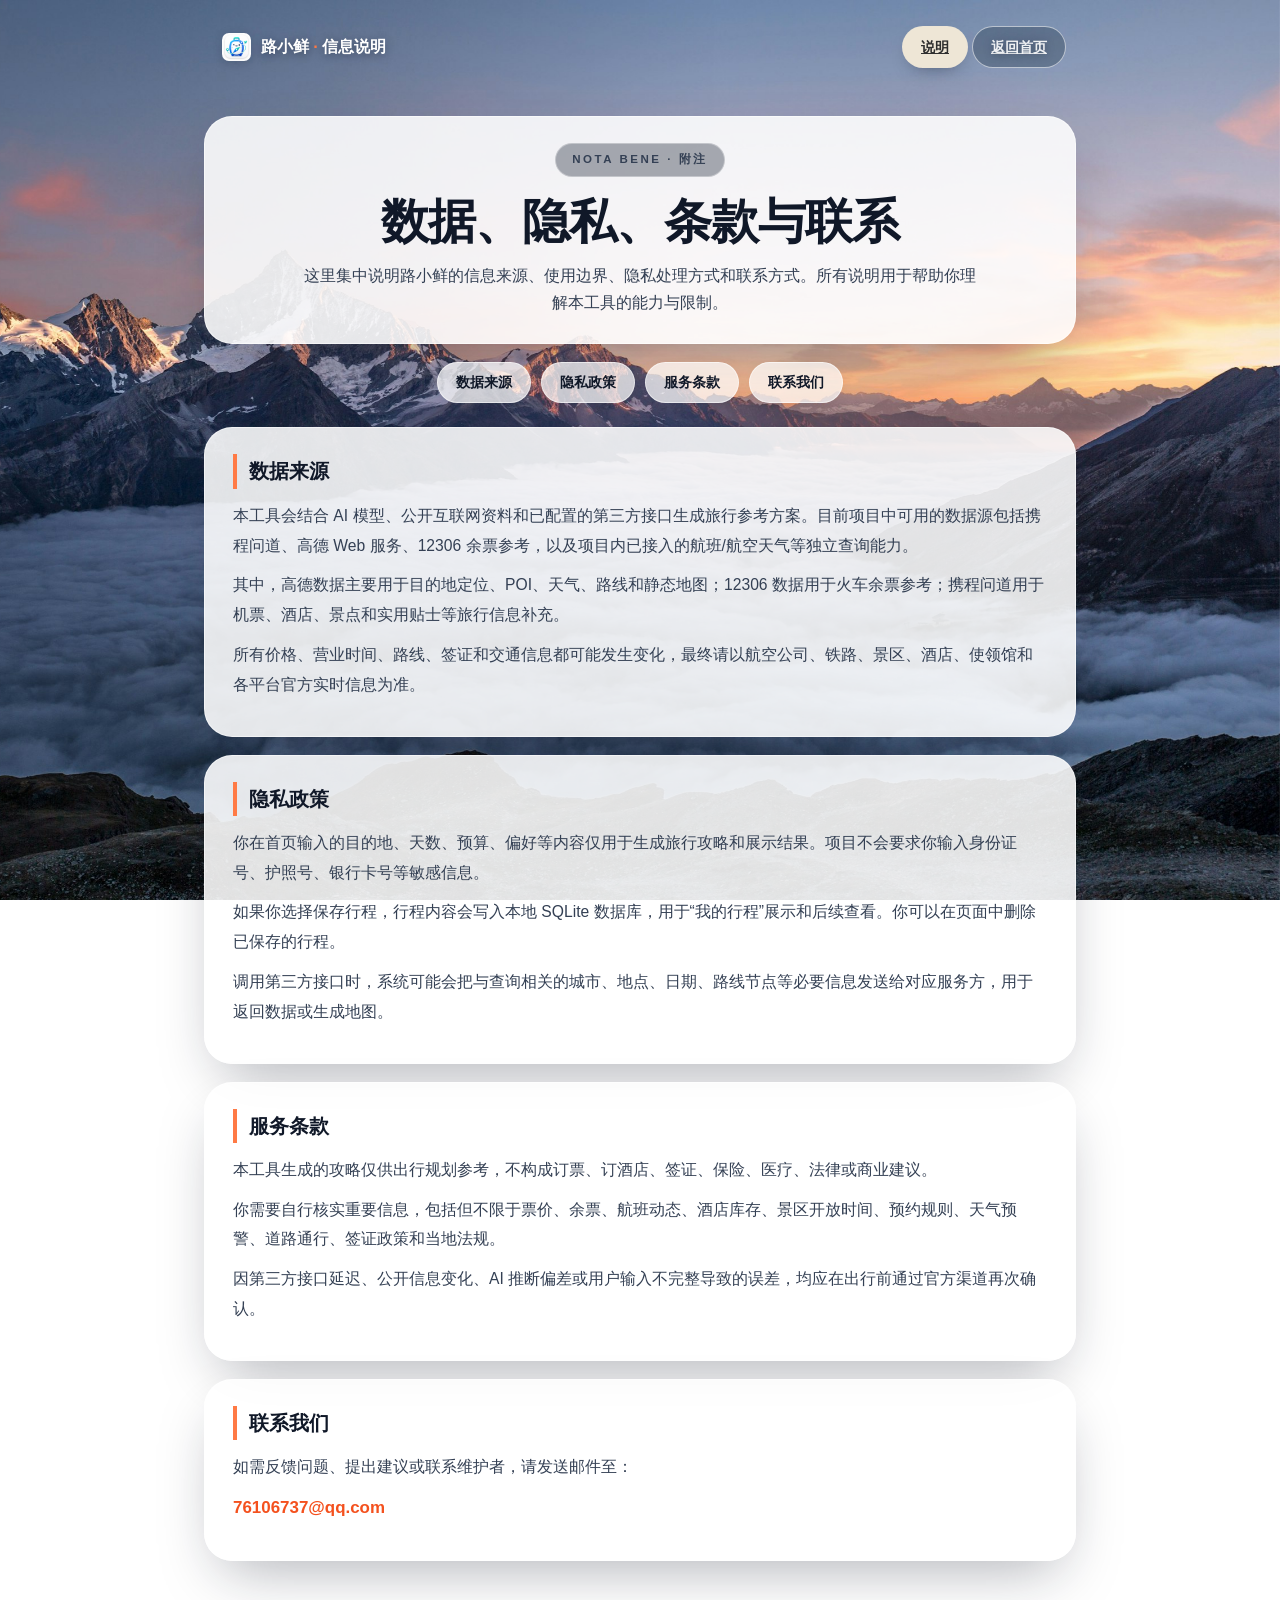
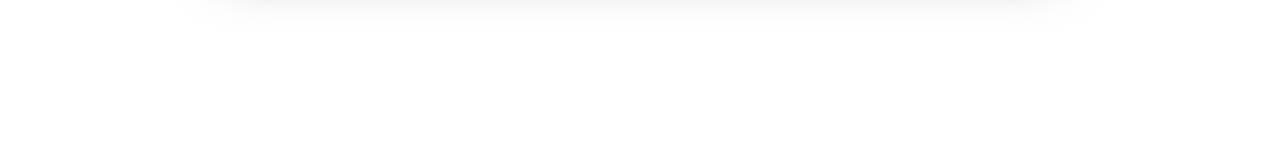
==== commit d5ab71d1: "静态资源加版本号防微信缓存,确保移动端预览修复生效 Co-Authored-By: Claude Opus 4.8 <noreply@anthropic.com>" ====
--- a/static/info.html
+++ b/static/info.html
@@ -4,7 +4,7 @@
 <meta charset="UTF-8">
 <meta name="viewport" content="width=device-width, initial-scale=1.0">
 <title>路小鲜 · 信息说明</title>
-<link rel="stylesheet" href="/static/style.css">
+<link rel="stylesheet" href="/static/style.css?v=20260710">
 </head>
 <body class="info-page">
 
--- a/static/style.css
+++ b/static/style.css
@@ -8,6 +8,8 @@
   --ink: #101828;
   --ink-2: #344054;
   --ink-3: #667085;
+  --action: #eee6d6;
+  --action-hover: #f7efe1;
   --accent: #ff7a45;          /* 日出橙,呼应背景 */
   --accent-deep: #f4511e;
   --glass: rgba(255, 255, 255, 0.72);
@@ -96,8 +98,8 @@
   padding: 4px;
 }
 .nav-tab {
-  border: none;
-  background: rgba(255, 255, 255, 0.22);
+  border: 1px solid rgba(255, 255, 255, 0.58);
+  background: rgba(31, 52, 68, 0.34);
   color: rgba(255, 255, 255, 0.9);
   font-size: 0.9em;
   font-weight: 600;
@@ -110,13 +112,15 @@
   text-shadow: 0 1px 8px rgba(16, 24, 40, 0.35);
 }
 .nav-tab:hover {
-  background: rgba(255, 255, 255, 0.32);
+  background: rgba(31, 52, 68, 0.48);
   color: #fff;
 }
 .nav-tab.active {
-  background: var(--ink);
-  color: #fff;
-  box-shadow: 0 4px 12px -4px rgba(16, 24, 40, 0.5);
+  background: var(--action);
+  border-color: rgba(238, 230, 214, 0.9);
+  color: #2f2f2f;
+  text-shadow: none;
+  box-shadow: 0 8px 18px -10px rgba(16, 24, 40, 0.55);
 }
 
 /* ---------- 主内容 ---------- */
@@ -219,14 +223,15 @@
   padding: 12px 26px;
 }
 .btn-primary {
-  background: var(--ink);
-  color: #fff;
-  box-shadow: 0 10px 24px -8px rgba(16, 24, 40, 0.55);
+  background: var(--action);
+  color: #2f2f2f;
+  border: 1px solid rgba(238, 230, 214, 0.9);
+  box-shadow: 0 10px 24px -10px rgba(16, 24, 40, 0.42);
 }
 .btn-primary:hover {
   transform: translateY(-1px);
-  background: #1d2939;
-  box-shadow: 0 14px 30px -8px rgba(16, 24, 40, 0.6);
+  background: var(--action-hover);
+  box-shadow: 0 14px 30px -10px rgba(16, 24, 40, 0.48);
 }
 .btn-primary:active { transform: translateY(0); }
 .btn-ghost {
@@ -263,22 +268,24 @@
   text-shadow: 0 1px 8px rgba(16, 24, 40, 0.5);
 }
 .tag {
-  background: rgba(255, 255, 255, 0.62);
-  border: 1px solid var(--glass-border);
-  border-radius: var(--radius-pill);
-  padding: 9px 18px;
-  font-size: 0.88em;
-  font-weight: 600;
-  color: var(--ink);
+  background: transparent;
+  border: none;
+  border-radius: var(--radius-pill);
+  padding: 5px 8px;
+  font-size: 0.86em;
+  font-weight: 800;
+  color: rgba(255, 255, 255, 0.9);
   cursor: pointer;
   transition: all 0.18s ease;
   font-family: inherit;
-  box-shadow: var(--shadow-sm);
+  box-shadow: none;
+  text-shadow: 0 2px 10px rgba(16, 24, 40, 0.58);
 }
 .tag:hover {
-  background: #fff;
-  transform: translateY(-2px);
-  box-shadow: 0 12px 28px -10px rgba(16, 24, 40, 0.35);
+  background: transparent;
+  color: #fff;
+  transform: translateY(-1px);
+  box-shadow: none;
 }
 
 /* ---------- 状态条 ---------- */
@@ -584,7 +591,7 @@
   margin-top: auto;
   color: rgba(255, 255, 255, 0.82);
   background: transparent;
-  box-shadow: inset 0 1px 0 rgba(255, 255, 255, 0.18);
+  box-shadow: none;
 }
 .footer-note {
   max-width: 920px;
@@ -603,7 +610,7 @@
 .footer-copy {
   max-width: 760px;
   margin: 0 auto;
-  font-size: 0.92em;
+  font-size: 0.78em;
   line-height: 1.9;
   color: rgba(255, 255, 255, 0.64);
 }
@@ -699,11 +706,11 @@
     font-size: 1.02em;
   }
 
-  /* ---- 快速体验：两列等宽卡片 ---- */
+  /* ---- 快速体验：手机端两列文字按钮 ---- */
   .quick-tags {
     display: grid;
     grid-template-columns: 1fr 1fr;
-    gap: 10px;
+    gap: 10px 12px;
     margin-top: 22px;
   }
   .tag-label {
@@ -717,9 +724,9 @@
     justify-content: center;
     gap: 6px;
     width: 100%;
-    min-height: 50px;
-    padding: 10px 12px;
-    font-size: 0.9em;
+    min-height: 34px;
+    padding: 4px 2px;
+    font-size: 0.82em;
   }
 
   .panel { padding: 20px 16px; }
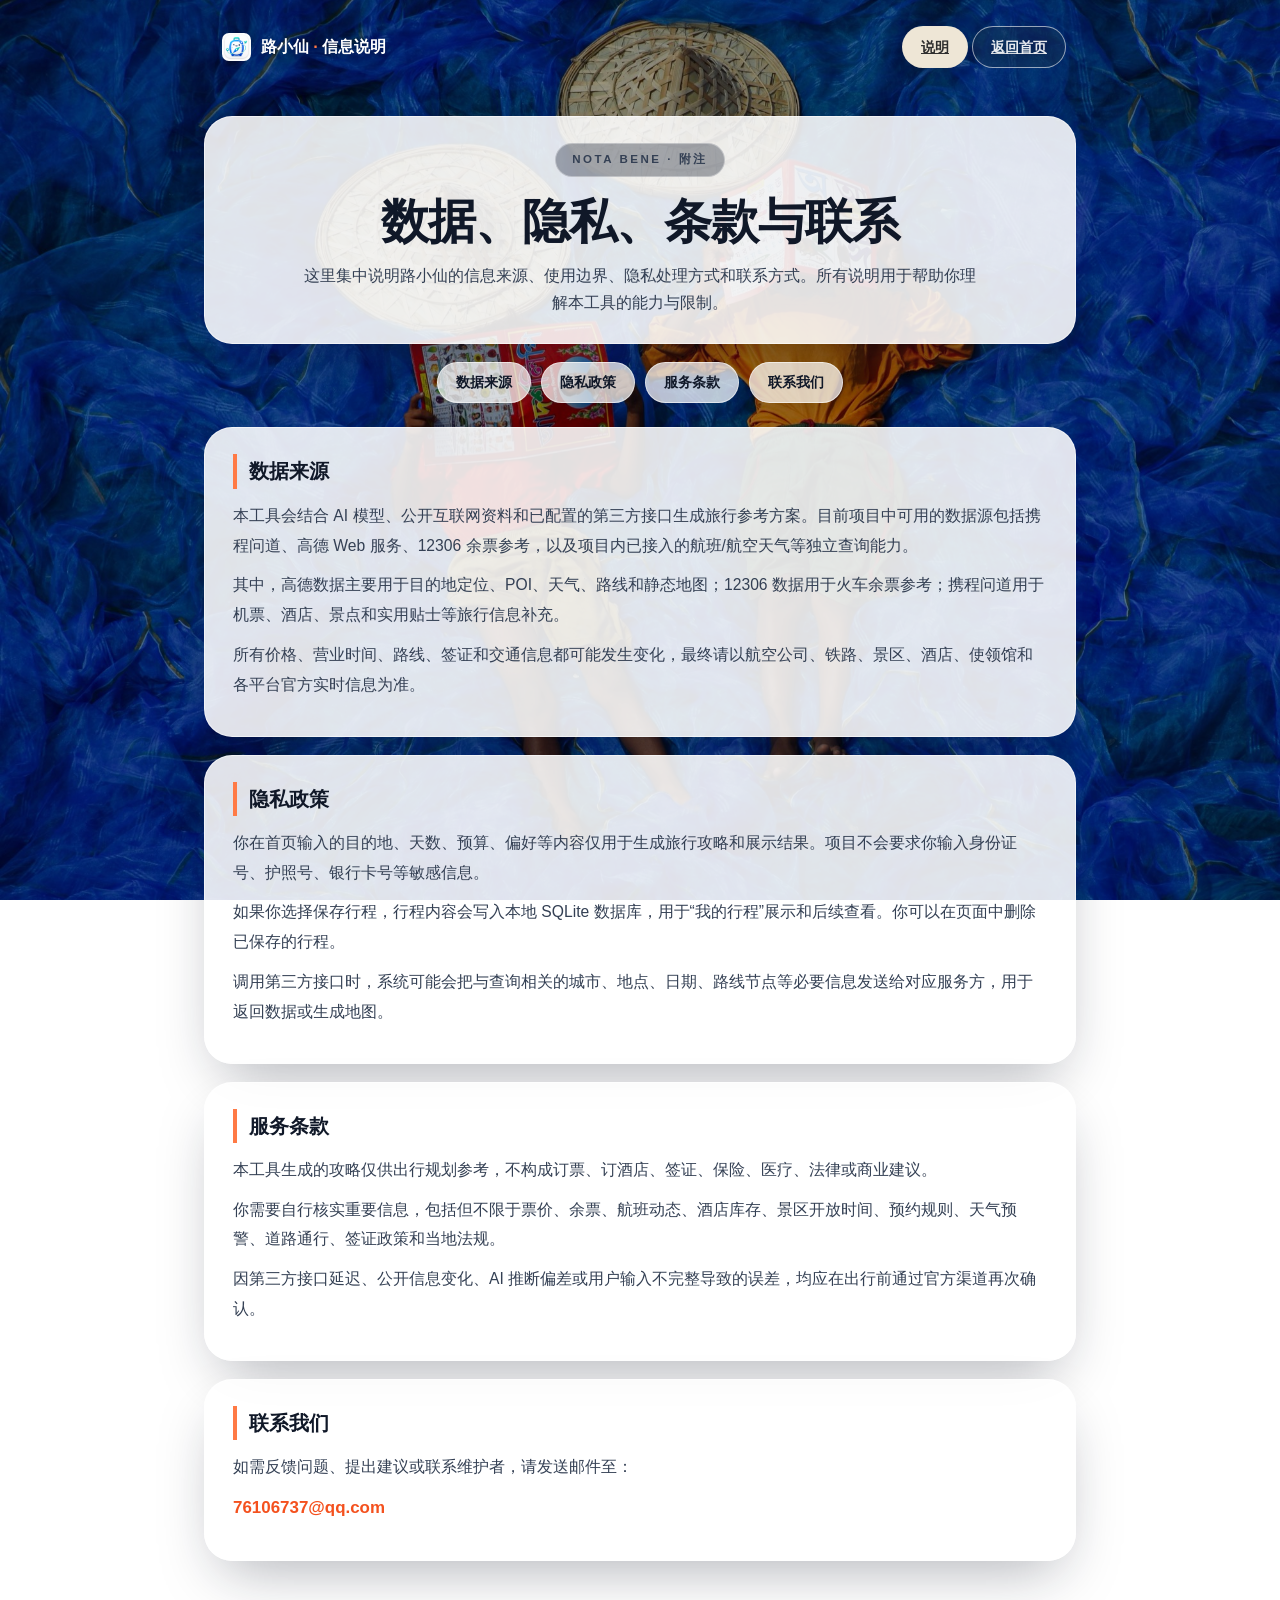
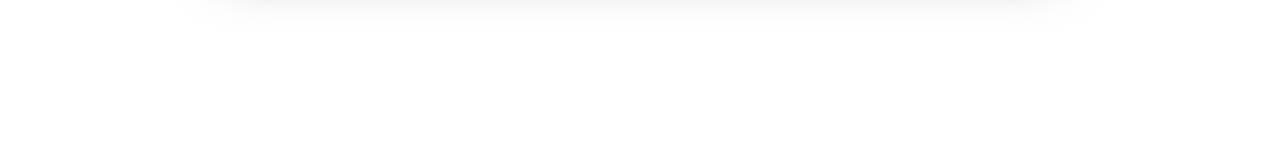
==== commit 6ea8a3bd: "brand: rename to luxiaoxian and update background" ====
--- a/static/info.html
+++ b/static/info.html
@@ -3,8 +3,8 @@
 <head>
 <meta charset="UTF-8">
 <meta name="viewport" content="width=device-width, initial-scale=1.0">
-<title>路小鲜 · 信息说明</title>
-<link rel="stylesheet" href="/static/style.css?v=20260710">
+<title>路小仙 · 信息说明</title>
+<link rel="stylesheet" href="/static/style.css?v=20260711-pcbg6-b65">
 </head>
 <body class="info-page">
 
@@ -13,8 +13,8 @@
 <header class="app-header">
   <div class="header-inner">
     <a class="logo-area logo-link" href="/" aria-label="返回首页">
-      <img class="logo-icon" src="/static/logo_good.png" alt="路小鲜">
-      <span class="app-title">路小鲜<span class="title-dot">·</span>信息说明</span>
+      <img class="logo-icon" src="/static/logo_good.png" alt="路小仙">
+      <span class="app-title">路小仙<span class="title-dot">·</span>信息说明</span>
     </a>
     <nav class="header-nav">
       <a class="nav-tab active" href="/info#data-source">说明</a>
@@ -27,7 +27,7 @@
   <section class="info-hero panel">
     <p class="eyebrow">NOTA BENE · 附注</p>
     <h1>数据、隐私、条款与联系</h1>
-    <p>这里集中说明路小鲜的信息来源、使用边界、隐私处理方式和联系方式。所有说明用于帮助你理解本工具的能力与限制。</p>
+    <p>这里集中说明路小仙的信息来源、使用边界、隐私处理方式和联系方式。所有说明用于帮助你理解本工具的能力与限制。</p>
   </section>
 
   <nav class="info-anchor-nav" aria-label="页面目录">
@@ -69,7 +69,7 @@
   <div class="footer-bottom">
     <div class="footer-brand">
       <span class="footer-mark">路</span>
-      <span>© 2026 路小鲜 · LUXIAN TRAVEL ADVISORY</span>
+      <span>© 2026 路小仙 · LUXIAN TRAVEL ADVISORY</span>
     </div>
     <nav class="footer-links" aria-label="页脚链接">
       <a href="/info#data-source">数据来源</a>
--- a/static/style.css
+++ b/static/style.css
@@ -42,7 +42,8 @@
   position: fixed;
   inset: 0;
   z-index: -2;
-  background: url('/static/bg.jpg') center 38% / cover no-repeat fixed;
+  background: url('/static/pcbg6-desktop.jpg') center 38% / cover no-repeat fixed;
+  filter: brightness(0.65);
 }
 
 /* ---------- 悬浮药丸导航 ---------- */
@@ -670,6 +671,11 @@
    目标：统一按钮宽度、放大点按热区、结构更清晰，桌面端不受影响
    ============================================================ */
 @media (max-width: 640px) {
+  .bg-scene {
+    background: url('/static/shatan-mobile.jpg') center center / cover no-repeat scroll;
+    filter: none;
+  }
+
   /* ---- 悬浮导航：贴合刘海屏，品牌与页签各自呼吸 ---- */
   .app-header {
     padding: 0 12px;
